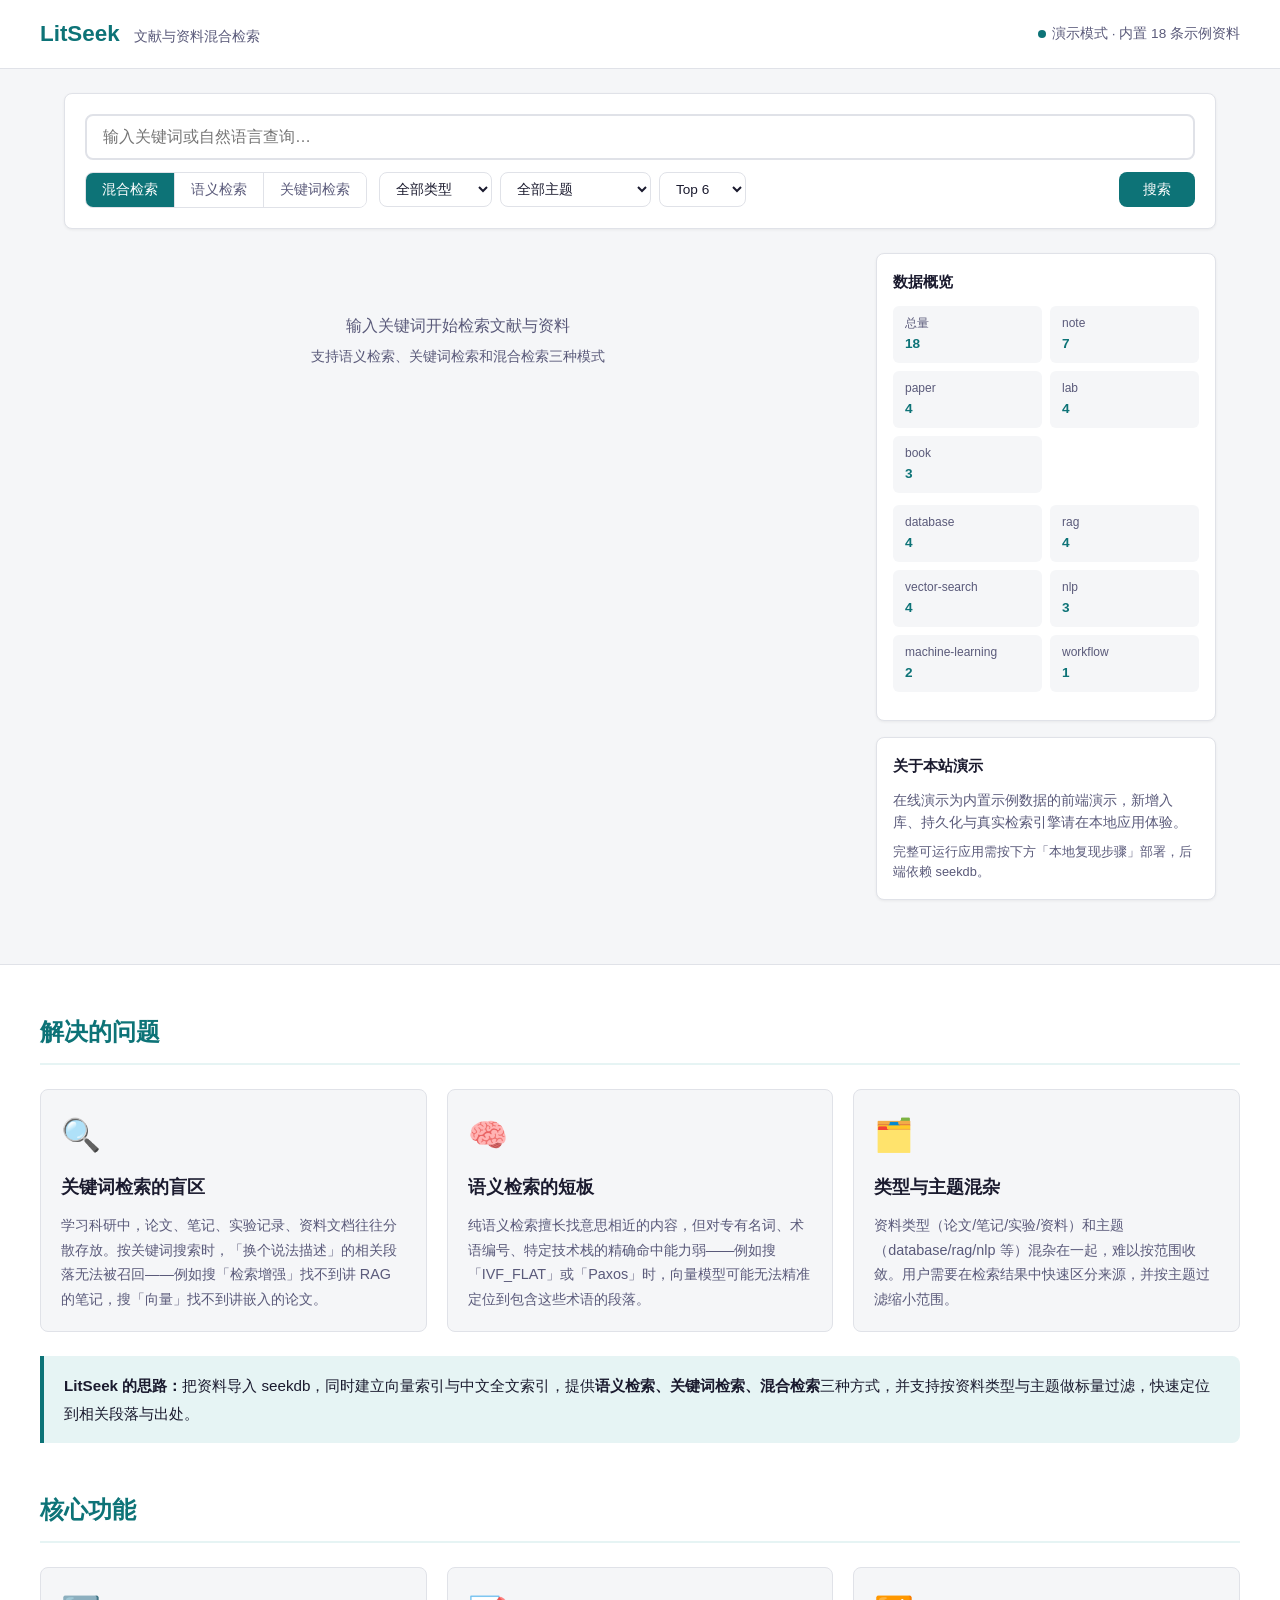
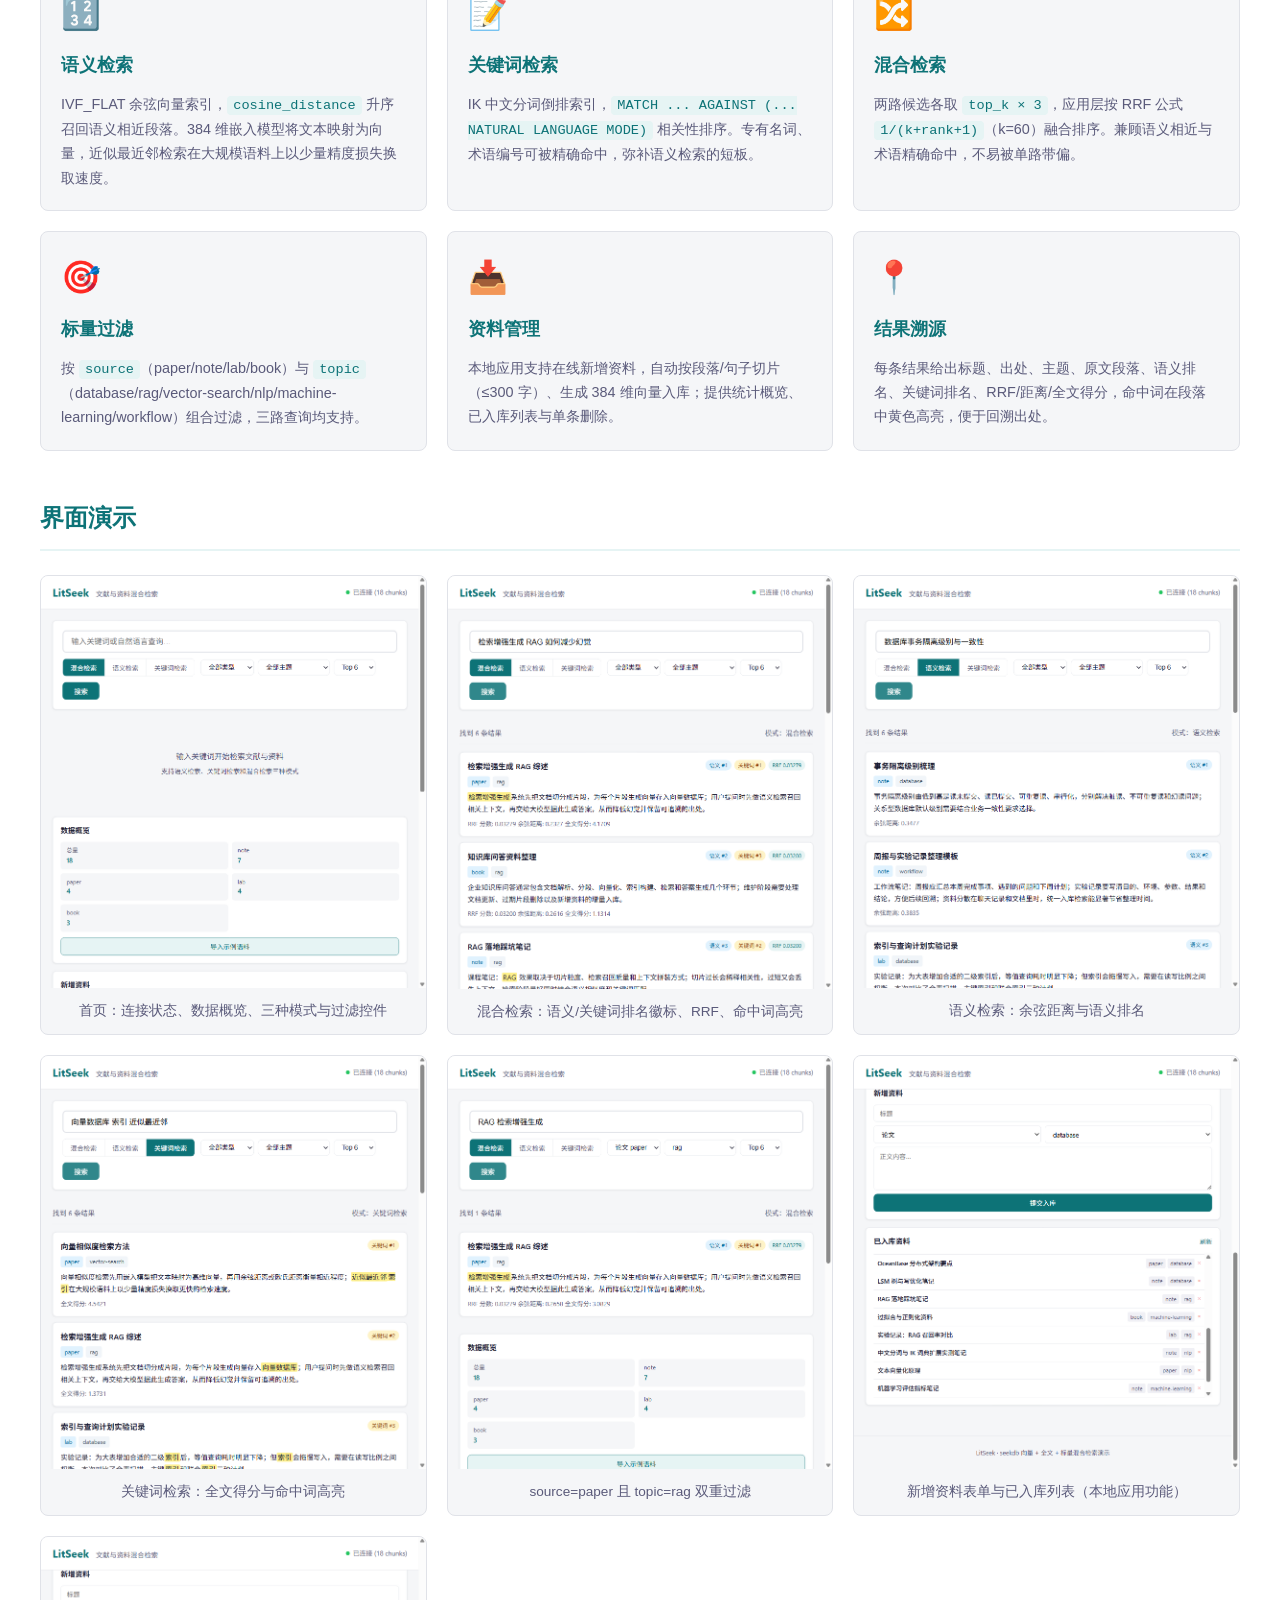
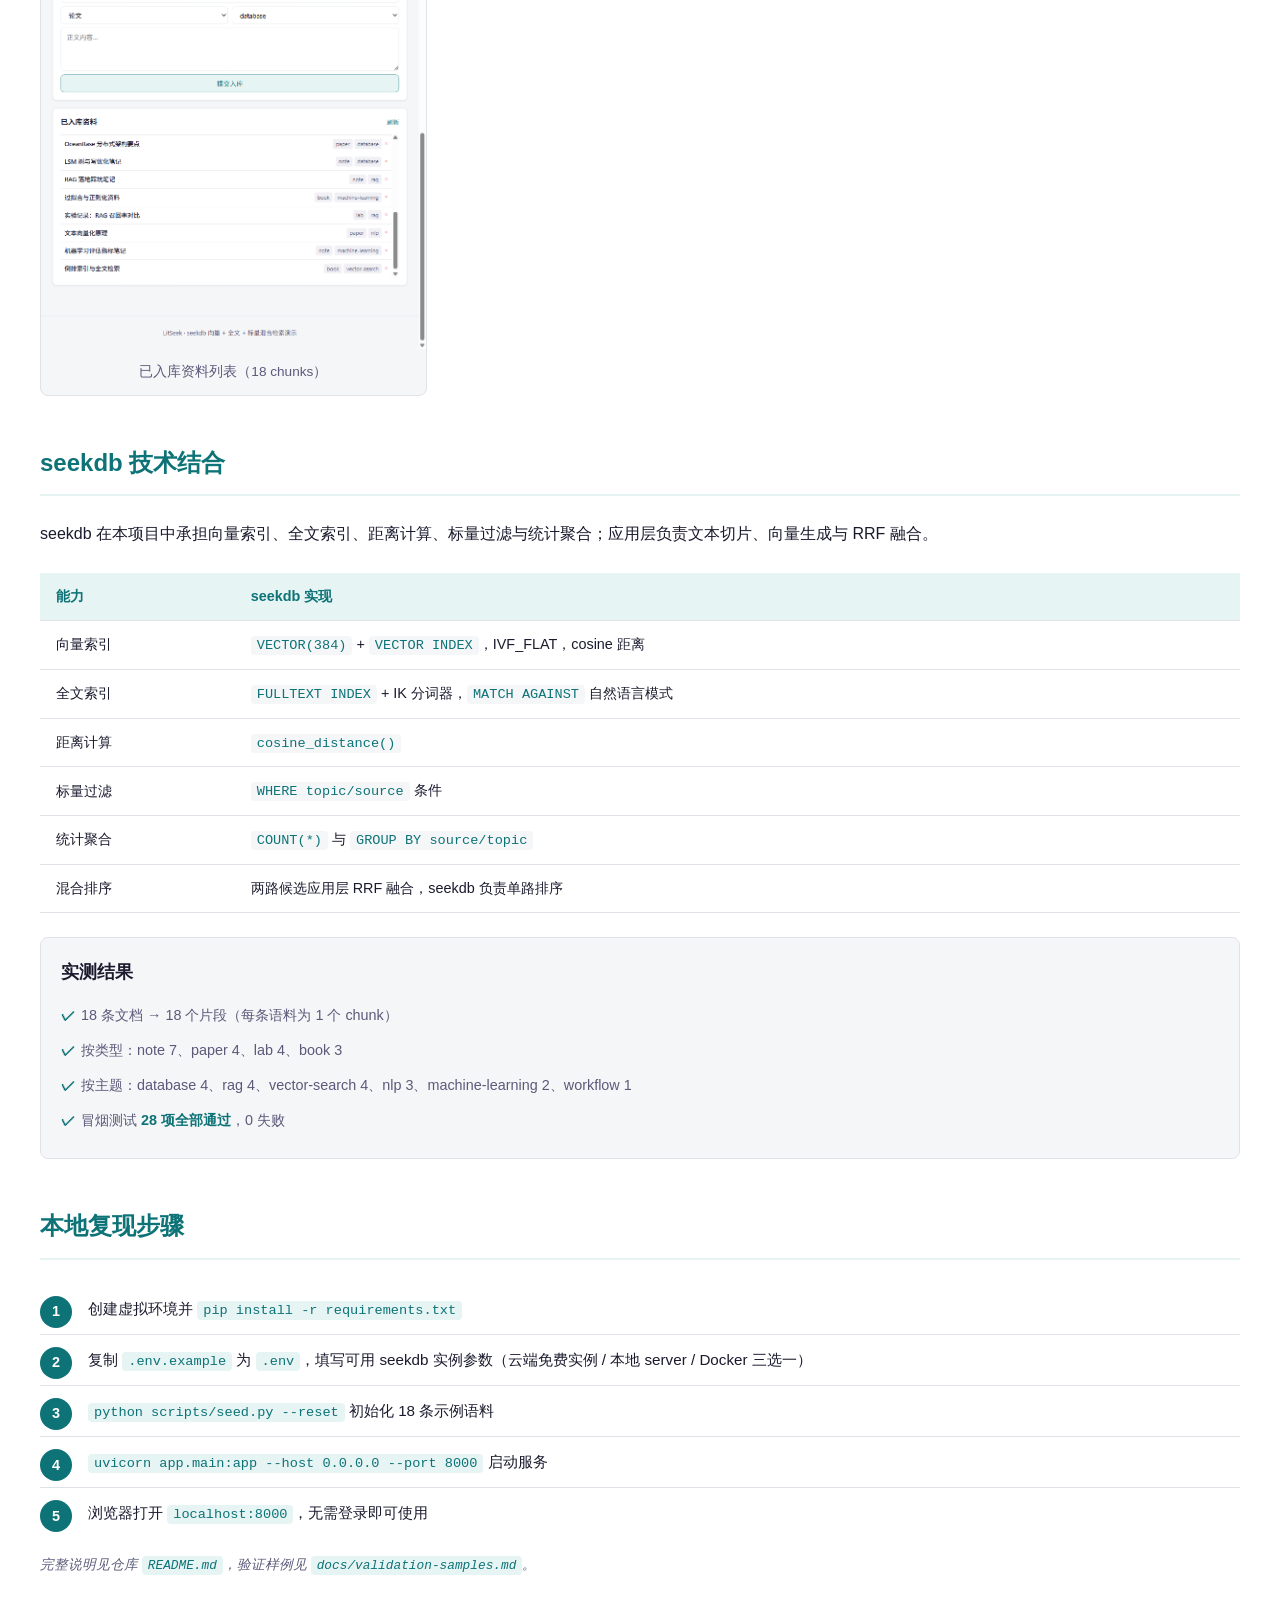
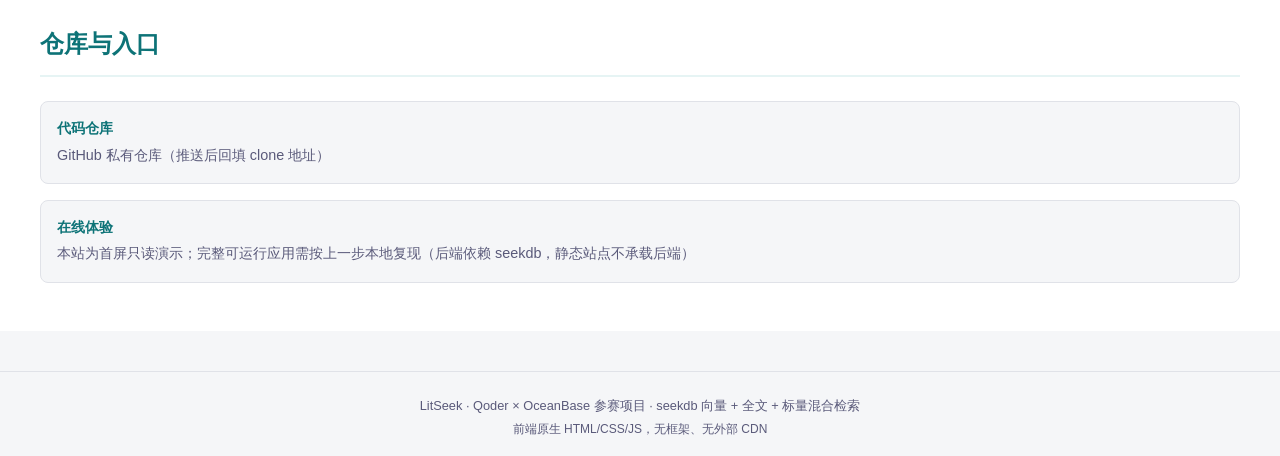
==== qoder/literature-search/site/index.html @ 0625a3ec "feat: add LitSeek literature search project (Qoder x OceanBase 2026 competition)" ====
<!DOCTYPE html>
<html lang="zh-CN">
<head>
  <meta charset="UTF-8">
  <meta name="viewport" content="width=device-width, initial-scale=1.0">
  <link rel="icon" href="data:,">
  <title>LitSeek 文献与资料混合检索 · Qoder × OceanBase 参赛项目</title>
  <link rel="stylesheet" href="style.css">
</head>
<body>
  <!-- ===== 首屏：LitSeek 应用界面（只读演示） ===== -->
  <header>
    <div class="header-inner">
      <h1>LitSeek <span class="subtitle">文献与资料混合检索</span></h1>
      <div class="health-indicator">
        <span class="dot demo"></span>
        <span class="health-text">演示模式 · 内置 18 条示例资料</span>
      </div>
    </div>
  </header>

  <main>
    <section class="search-section">
      <div class="search-box">
        <input type="text" id="searchInput" placeholder="输入关键词或自然语言查询…" autocomplete="off">
        <div class="search-controls">
          <div class="mode-group">
            <button class="mode-btn active" data-mode="hybrid">混合检索</button>
            <button class="mode-btn" data-mode="vector">语义检索</button>
            <button class="mode-btn" data-mode="fulltext">关键词检索</button>
          </div>
          <div class="filter-group">
            <select id="sourceFilter">
              <option value="">全部类型</option>
              <option value="paper">论文 paper</option>
              <option value="note">笔记 note</option>
              <option value="lab">实验 lab</option>
              <option value="book">资料 book</option>
            </select>
            <select id="topicFilter">
              <option value="">全部主题</option>
              <option value="database">database</option>
              <option value="machine-learning">machine-learning</option>
              <option value="nlp">nlp</option>
              <option value="rag">rag</option>
              <option value="vector-search">vector-search</option>
              <option value="workflow">workflow</option>
            </select>
            <select id="topKSelect">
              <option value="3">Top 3</option>
              <option value="6" selected>Top 6</option>
              <option value="10">Top 10</option>
            </select>
          </div>
          <button class="search-btn" id="searchBtn">搜索</button>
        </div>
      </div>
    </section>

    <div class="content-layout">
      <section class="results-section" id="resultsSection">
        <div class="empty-state" id="emptyState">
          <p>输入关键词开始检索文献与资料</p>
          <p class="hint">支持语义检索、关键词检索和混合检索三种模式</p>
        </div>
        <div class="results-header" id="resultsHeader" style="display:none">
          <span id="resultsCount"></span>
          <span id="resultsMode"></span>
        </div>
        <div class="results-list" id="resultsList"></div>
        <div class="error-state" id="errorState" style="display:none"></div>
        <div class="demo-notice" id="demoNotice" style="display:none">
          本站为前端演示，真实余弦距离、IK 分词、IVF_FLAT 向量索引与 RRF 由本地 seekdb 应用提供。
        </div>
      </section>

      <aside class="sidebar">
        <div class="card stats-card">
          <h3>数据概览</h3>
          <div class="stats-grid">
            <div class="stat-item"><div class="label">总量</div><div class="value">18</div></div>
            <div class="stat-item"><div class="label">note</div><div class="value">7</div></div>
            <div class="stat-item"><div class="label">paper</div><div class="value">4</div></div>
            <div class="stat-item"><div class="label">lab</div><div class="value">4</div></div>
            <div class="stat-item"><div class="label">book</div><div class="value">3</div></div>
          </div>
          <div class="stats-grid" style="margin-top:8px">
            <div class="stat-item"><div class="label">database</div><div class="value">4</div></div>
            <div class="stat-item"><div class="label">rag</div><div class="value">4</div></div>
            <div class="stat-item"><div class="label">vector-search</div><div class="value">4</div></div>
            <div class="stat-item"><div class="label">nlp</div><div class="value">3</div></div>
            <div class="stat-item"><div class="label">machine-learning</div><div class="value">2</div></div>
            <div class="stat-item"><div class="label">workflow</div><div class="value">1</div></div>
          </div>
        </div>

        <div class="card demo-info-card">
          <h3>关于本站演示</h3>
          <p class="muted" style="font-size:0.85rem;line-height:1.6">
            在线演示为内置示例数据的前端演示，新增入库、持久化与真实检索引擎请在本地应用体验。
          </p>
          <p class="muted" style="font-size:0.8rem;margin-top:8px">
            完整可运行应用需按下方「本地复现步骤」部署，后端依赖 seekdb。
          </p>
        </div>
      </aside>
    </div>
  </main>

  <!-- ===== 下方说明区块 ===== -->
  <section class="info-section">
    <div class="info-container">
      <!-- 区块 1：解决的问题 -->
      <div class="info-block">
        <h2>解决的问题</h2>
        <div class="problem-grid">
          <div class="problem-card">
            <div class="problem-icon">🔍</div>
            <h3>关键词检索的盲区</h3>
            <p>学习科研中，论文、笔记、实验记录、资料文档往往分散存放。按关键词搜索时，「换个说法描述」的相关段落无法被召回——例如搜「检索增强」找不到讲 RAG 的笔记，搜「向量」找不到讲嵌入的论文。</p>
          </div>
          <div class="problem-card">
            <div class="problem-icon">🧠</div>
            <h3>语义检索的短板</h3>
            <p>纯语义检索擅长找意思相近的内容，但对专有名词、术语编号、特定技术栈的精确命中能力弱——例如搜「IVF_FLAT」或「Paxos」时，向量模型可能无法精准定位到包含这些术语的段落。</p>
          </div>
          <div class="problem-card">
            <div class="problem-icon">🗂️</div>
            <h3>类型与主题混杂</h3>
            <p>资料类型（论文/笔记/实验/资料）和主题（database/rag/nlp 等）混杂在一起，难以按范围收敛。用户需要在检索结果中快速区分来源，并按主题过滤缩小范围。</p>
          </div>
        </div>
        <div class="solution-summary">
          <p><strong>LitSeek 的思路：</strong>把资料导入 seekdb，同时建立向量索引与中文全文索引，提供<strong>语义检索、关键词检索、混合检索</strong>三种方式，并支持按资料类型与主题做标量过滤，快速定位到相关段落与出处。</p>
        </div>
      </div>

      <!-- 区块 2：核心功能 -->
      <div class="info-block">
        <h2>核心功能</h2>
        <div class="feature-grid">
          <div class="feature-card">
            <div class="feature-icon">🔢</div>
            <h3>语义检索</h3>
            <p>IVF_FLAT 余弦向量索引，<code>cosine_distance</code> 升序召回语义相近段落。384 维嵌入模型将文本映射为向量，近似最近邻检索在大规模语料上以少量精度损失换取速度。</p>
          </div>
          <div class="feature-card">
            <div class="feature-icon">📝</div>
            <h3>关键词检索</h3>
            <p>IK 中文分词倒排索引，<code>MATCH ... AGAINST (... NATURAL LANGUAGE MODE)</code> 相关性排序。专有名词、术语编号可被精确命中，弥补语义检索的短板。</p>
          </div>
          <div class="feature-card">
            <div class="feature-icon">🔀</div>
            <h3>混合检索</h3>
            <p>两路候选各取 <code>top_k × 3</code>，应用层按 RRF 公式 <code>1/(k+rank+1)</code>（k=60）融合排序。兼顾语义相近与术语精确命中，不易被单路带偏。</p>
          </div>
          <div class="feature-card">
            <div class="feature-icon">🎯</div>
            <h3>标量过滤</h3>
            <p>按 <code>source</code>（paper/note/lab/book）与 <code>topic</code>（database/rag/vector-search/nlp/machine-learning/workflow）组合过滤，三路查询均支持。</p>
          </div>
          <div class="feature-card">
            <div class="feature-icon">📥</div>
            <h3>资料管理</h3>
            <p>本地应用支持在线新增资料，自动按段落/句子切片（≤300 字）、生成 384 维向量入库；提供统计概览、已入库列表与单条删除。</p>
          </div>
          <div class="feature-card">
            <div class="feature-icon">📍</div>
            <h3>结果溯源</h3>
            <p>每条结果给出标题、出处、主题、原文段落、语义排名、关键词排名、RRF/距离/全文得分，命中词在段落中黄色高亮，便于回溯出处。</p>
          </div>
        </div>
      </div>

      <!-- 区块 3：演示截图 -->
      <div class="info-block">
        <h2>界面演示</h2>
        <div class="screenshot-grid">
          <div class="screenshot-item">
            <img src="screenshots/01-home.png" alt="首页：连接状态、数据概览、三种模式与过滤控件" loading="lazy">
            <p class="screenshot-caption">首页：连接状态、数据概览、三种模式与过滤控件</p>
          </div>
          <div class="screenshot-item">
            <img src="screenshots/02-hybrid-search.png" alt="混合检索：语义/关键词排名徽标、RRF、命中词高亮" loading="lazy">
            <p class="screenshot-caption">混合检索：语义/关键词排名徽标、RRF、命中词高亮</p>
          </div>
          <div class="screenshot-item">
            <img src="screenshots/03-vector-search.png" alt="语义检索：余弦距离与语义排名" loading="lazy">
            <p class="screenshot-caption">语义检索：余弦距离与语义排名</p>
          </div>
          <div class="screenshot-item">
            <img src="screenshots/04-fulltext-search.png" alt="关键词检索：全文得分与命中词高亮" loading="lazy">
            <p class="screenshot-caption">关键词检索：全文得分与命中词高亮</p>
          </div>
          <div class="screenshot-item">
            <img src="screenshots/05-filter-paper-rag.png" alt="source=paper 且 topic=rag 双重过滤" loading="lazy">
            <p class="screenshot-caption">source=paper 且 topic=rag 双重过滤</p>
          </div>
          <div class="screenshot-item">
            <img src="screenshots/06-add-document.png" alt="新增资料表单与已入库列表（本地应用功能）" loading="lazy">
            <p class="screenshot-caption">新增资料表单与已入库列表（本地应用功能）</p>
          </div>
          <div class="screenshot-item">
            <img src="screenshots/07-docs-list.png" alt="已入库资料列表（18 chunks）" loading="lazy">
            <p class="screenshot-caption">已入库资料列表（18 chunks）</p>
          </div>
        </div>
      </div>

      <!-- 区块 4：seekdb 技术结合说明 -->
      <div class="info-block">
        <h2>seekdb 技术结合</h2>
        <p class="block-intro">seekdb 在本项目中承担向量索引、全文索引、距离计算、标量过滤与统计聚合；应用层负责文本切片、向量生成与 RRF 融合。</p>
        <table class="tech-table">
          <thead>
            <tr>
              <th>能力</th>
              <th>seekdb 实现</th>
            </tr>
          </thead>
          <tbody>
            <tr>
              <td>向量索引</td>
              <td><code>VECTOR(384)</code> + <code>VECTOR INDEX</code>，IVF_FLAT，cosine 距离</td>
            </tr>
            <tr>
              <td>全文索引</td>
              <td><code>FULLTEXT INDEX</code> + IK 分词器，<code>MATCH AGAINST</code> 自然语言模式</td>
            </tr>
            <tr>
              <td>距离计算</td>
              <td><code>cosine_distance()</code></td>
            </tr>
            <tr>
              <td>标量过滤</td>
              <td><code>WHERE topic/source</code> 条件</td>
            </tr>
            <tr>
              <td>统计聚合</td>
              <td><code>COUNT(*)</code> 与 <code>GROUP BY source/topic</code></td>
            </tr>
            <tr>
              <td>混合排序</td>
              <td>两路候选应用层 RRF 融合，seekdb 负责单路排序</td>
            </tr>
          </tbody>
        </table>
        <div class="test-results">
          <h3>实测结果</h3>
          <ul>
            <li>18 条文档 → 18 个片段（每条语料为 1 个 chunk）</li>
            <li>按类型：note 7、paper 4、lab 4、book 3</li>
            <li>按主题：database 4、rag 4、vector-search 4、nlp 3、machine-learning 2、workflow 1</li>
            <li>冒烟测试 <strong>28 项全部通过</strong>，0 失败</li>
          </ul>
        </div>
      </div>

      <!-- 区块 5：本地复现步骤 -->
      <div class="info-block">
        <h2>本地复现步骤</h2>
        <ol class="steps-list">
          <li>创建虚拟环境并 <code>pip install -r requirements.txt</code></li>
          <li>复制 <code>.env.example</code> 为 <code>.env</code>，填写可用 seekdb 实例参数（云端免费实例 / 本地 server / Docker 三选一）</li>
          <li><code>python scripts/seed.py --reset</code> 初始化 18 条示例语料</li>
          <li><code>uvicorn app.main:app --host 0.0.0.0 --port 8000</code> 启动服务</li>
          <li>浏览器打开 <code>localhost:8000</code>，无需登录即可使用</li>
        </ol>
        <p class="block-note">完整说明见仓库 <code>README.md</code>，验证样例见 <code>docs/validation-samples.md</code>。</p>
      </div>

      <!-- 区块 6：仓库与入口 -->
      <div class="info-block">
        <h2>仓库与入口</h2>
        <div class="repo-links">
          <div class="repo-link-item">
            <span class="link-label">代码仓库</span>
            <span class="link-value">GitHub 私有仓库（推送后回填 clone 地址）</span>
          </div>
          <div class="repo-link-item">
            <span class="link-label">在线体验</span>
            <span class="link-value">本站为首屏只读演示；完整可运行应用需按上一步本地复现（后端依赖 seekdb，静态站点不承载后端）</span>
          </div>
        </div>
      </div>
    </div>
  </section>

  <!-- 区块 7：页脚 -->
  <footer>
    <p>LitSeek · Qoder × OceanBase 参赛项目 · seekdb 向量 + 全文 + 标量混合检索</p>
    <p class="footer-note">前端原生 HTML/CSS/JS，无框架、无外部 CDN</p>
  </footer>

  <script src="app.js"></script>
</body>
</html>
---- qoder/literature-search/site/style.css ----
/* ===== 基础样式（复用现有应用样式） ===== */
* {
  margin: 0;
  padding: 0;
  box-sizing: border-box;
}

:root {
  --bg: #f5f6f8;
  --card-bg: #ffffff;
  --text: #1a1a2e;
  --text-secondary: #5a5a7a;
  --accent: #0d7377;
  --accent-light: #e6f4f4;
  --border: #e0e2e8;
  --shadow: 0 1px 3px rgba(0,0,0,0.06);
  --radius: 8px;
}

body {
  font-family: -apple-system, "Segoe UI", "Noto Sans SC", "PingFang SC", "Microsoft YaHei", sans-serif;
  background: var(--bg);
  color: var(--text);
  line-height: 1.6;
  min-height: 100vh;
}

header {
  background: var(--card-bg);
  border-bottom: 1px solid var(--border);
  padding: 16px 24px;
  position: sticky;
  top: 0;
  z-index: 100;
}

.header-inner {
  max-width: 1200px;
  margin: 0 auto;
  display: flex;
  justify-content: space-between;
  align-items: center;
}

h1 {
  font-size: 1.4rem;
  font-weight: 700;
  color: var(--accent);
}

.subtitle {
  font-weight: 400;
  color: var(--text-secondary);
  font-size: 0.9rem;
  margin-left: 8px;
}

.health-indicator {
  display: flex;
  align-items: center;
  gap: 6px;
  font-size: 0.85rem;
  color: var(--text-secondary);
}

.dot {
  width: 8px;
  height: 8px;
  border-radius: 50%;
  background: #ccc;
  transition: background 0.3s;
}

.dot.demo { background: #0d7377; }
.dot.connected { background: #22c55e; }
.dot.error { background: #ef4444; }

main {
  max-width: 1200px;
  margin: 0 auto;
  padding: 24px;
}

.search-section {
  margin-bottom: 24px;
}

.search-box {
  background: var(--card-bg);
  border-radius: var(--radius);
  padding: 20px;
  box-shadow: var(--shadow);
  border: 1px solid var(--border);
}

#searchInput {
  width: 100%;
  padding: 12px 16px;
  font-size: 1rem;
  border: 2px solid var(--border);
  border-radius: var(--radius);
  outline: none;
  transition: border-color 0.2s;
}

#searchInput:focus {
  border-color: var(--accent);
}

.search-controls {
  display: flex;
  flex-wrap: wrap;
  gap: 12px;
  align-items: center;
  margin-top: 12px;
}

.mode-group {
  display: flex;
  gap: 0;
  border-radius: var(--radius);
  overflow: hidden;
  border: 1px solid var(--border);
}

.mode-btn {
  padding: 8px 16px;
  border: none;
  background: var(--card-bg);
  color: var(--text-secondary);
  cursor: pointer;
  font-size: 0.85rem;
  transition: all 0.2s;
  border-right: 1px solid var(--border);
}

.mode-btn:last-child { border-right: none; }

.mode-btn.active {
  background: var(--accent);
  color: white;
}

.mode-btn:hover:not(.active) {
  background: var(--accent-light);
}

.filter-group {
  display: flex;
  gap: 8px;
  flex: 1;
}

.filter-group select {
  padding: 8px 12px;
  border: 1px solid var(--border);
  border-radius: var(--radius);
  background: var(--card-bg);
  font-size: 0.85rem;
  color: var(--text);
  cursor: pointer;
}

.search-btn {
  padding: 8px 24px;
  background: var(--accent);
  color: white;
  border: none;
  border-radius: var(--radius);
  font-size: 0.9rem;
  cursor: pointer;
  transition: opacity 0.2s;
}

.search-btn:hover { opacity: 0.85; }
.search-btn:disabled { opacity: 0.5; cursor: not-allowed; }

.content-layout {
  display: grid;
  grid-template-columns: 1fr 340px;
  gap: 24px;
}

@media (max-width: 900px) {
  .content-layout {
    grid-template-columns: 1fr;
  }
}

.empty-state {
  text-align: center;
  padding: 60px 20px;
  color: var(--text-secondary);
}

.empty-state .hint {
  font-size: 0.85rem;
  margin-top: 8px;
}

.results-header {
  display: flex;
  justify-content: space-between;
  align-items: center;
  padding: 12px 0;
  font-size: 0.9rem;
  color: var(--text-secondary);
  border-bottom: 1px solid var(--border);
  margin-bottom: 16px;
}

.result-card {
  background: var(--card-bg);
  border: 1px solid var(--border);
  border-radius: var(--radius);
  padding: 16px;
  margin-bottom: 12px;
  box-shadow: var(--shadow);
  transition: box-shadow 0.2s;
}

.result-card:hover {
  box-shadow: 0 2px 8px rgba(0,0,0,0.1);
}

.result-header {
  display: flex;
  justify-content: space-between;
  align-items: flex-start;
  margin-bottom: 8px;
}

.result-title {
  font-weight: 600;
  font-size: 1rem;
  color: var(--text);
}

.result-ranks {
  display: flex;
  gap: 6px;
  flex-shrink: 0;
}

.rank-badge {
  font-size: 0.7rem;
  padding: 2px 8px;
  border-radius: 12px;
  background: var(--accent-light);
  color: var(--accent);
  white-space: nowrap;
}

.rank-badge.vec { background: #e0f2fe; color: #0369a1; }
.rank-badge.ft { background: #fef3c7; color: #92400e; }
.rank-badge.rrf { background: var(--accent-light); color: var(--accent); }

.result-tags {
  display: flex;
  gap: 6px;
  margin-bottom: 8px;
}

.tag {
  font-size: 0.75rem;
  padding: 2px 8px;
  border-radius: 4px;
  background: #f0f0f5;
  color: var(--text-secondary);
}

.tag.source { background: #e0f2fe; color: #0369a1; }
.tag.topic { background: #f1f5f9; color: #475569; }

.result-text {
  font-size: 0.9rem;
  color: var(--text);
  line-height: 1.7;
  margin-bottom: 8px;
}

.result-text mark {
  background: #fef08a;
  color: inherit;
  padding: 0 2px;
  border-radius: 2px;
}

.result-score {
  font-size: 0.8rem;
  color: var(--text-secondary);
}

.error-state {
  background: #fef2f2;
  border: 1px solid #fecaca;
  border-radius: var(--radius);
  padding: 16px;
  color: #991b1b;
  font-size: 0.9rem;
}

.demo-notice {
  background: var(--accent-light);
  border: 1px solid var(--accent);
  border-radius: var(--radius);
  padding: 12px 16px;
  color: var(--accent);
  font-size: 0.85rem;
  margin-top: 16px;
  text-align: center;
}

.sidebar {
  display: flex;
  flex-direction: column;
  gap: 16px;
}

.card {
  background: var(--card-bg);
  border: 1px solid var(--border);
  border-radius: var(--radius);
  padding: 16px;
  box-shadow: var(--shadow);
}

.card h3 {
  font-size: 0.95rem;
  margin-bottom: 12px;
  color: var(--text);
  display: flex;
  justify-content: space-between;
  align-items: center;
}

.stats-grid {
  display: grid;
  grid-template-columns: 1fr 1fr;
  gap: 8px;
  margin-bottom: 12px;
}

.stat-item {
  background: var(--bg);
  padding: 8px 12px;
  border-radius: 6px;
  font-size: 0.85rem;
}

.stat-item .label { color: var(--text-secondary); font-size: 0.75rem; }
.stat-item .value { font-weight: 600; color: var(--accent); }

.muted { color: var(--text-secondary); font-size: 0.85rem; }

.demo-info-card p {
  margin-bottom: 0;
}

footer {
  text-align: center;
  padding: 24px;
  color: var(--text-secondary);
  font-size: 0.8rem;
  border-top: 1px solid var(--border);
  margin-top: 40px;
}

.footer-note {
  font-size: 0.75rem;
  margin-top: 4px;
}

/* ===== 下方说明区块样式 ===== */
.info-section {
  background: var(--card-bg);
  border-top: 1px solid var(--border);
  padding: 48px 24px;
  margin-top: 40px;
}

.info-container {
  max-width: 1200px;
  margin: 0 auto;
}

.info-block {
  margin-bottom: 48px;
}

.info-block:last-child {
  margin-bottom: 0;
}

.info-block h2 {
  font-size: 1.5rem;
  font-weight: 700;
  color: var(--accent);
  margin-bottom: 24px;
  padding-bottom: 12px;
  border-bottom: 2px solid var(--accent-light);
}

.block-intro {
  font-size: 1rem;
  color: var(--text);
  margin-bottom: 24px;
  line-height: 1.8;
}

/* 问题卡片 */
.problem-grid {
  display: grid;
  grid-template-columns: repeat(auto-fit, minmax(300px, 1fr));
  gap: 20px;
  margin-bottom: 24px;
}

.problem-card {
  background: var(--bg);
  border: 1px solid var(--border);
  border-radius: var(--radius);
  padding: 20px;
}

.problem-icon {
  font-size: 2rem;
  margin-bottom: 12px;
}

.problem-card h3 {
  font-size: 1.1rem;
  font-weight: 600;
  color: var(--text);
  margin-bottom: 12px;
}

.problem-card p {
  font-size: 0.9rem;
  color: var(--text-secondary);
  line-height: 1.7;
}

.solution-summary {
  background: var(--accent-light);
  border-left: 4px solid var(--accent);
  padding: 16px 20px;
  border-radius: 0 var(--radius) var(--radius) 0;
  font-size: 0.95rem;
  line-height: 1.8;
}

/* 功能卡片 */
.feature-grid {
  display: grid;
  grid-template-columns: repeat(auto-fit, minmax(320px, 1fr));
  gap: 20px;
}

.feature-card {
  background: var(--bg);
  border: 1px solid var(--border);
  border-radius: var(--radius);
  padding: 20px;
  transition: box-shadow 0.2s;
}

.feature-card:hover {
  box-shadow: 0 4px 12px rgba(0,0,0,0.08);
}

.feature-icon {
  font-size: 2rem;
  margin-bottom: 12px;
}

.feature-card h3 {
  font-size: 1.1rem;
  font-weight: 600;
  color: var(--accent);
  margin-bottom: 12px;
}

.feature-card p {
  font-size: 0.9rem;
  color: var(--text-secondary);
  line-height: 1.7;
}

.feature-card code {
  background: var(--accent-light);
  color: var(--accent);
  padding: 2px 6px;
  border-radius: 4px;
  font-size: 0.85rem;
}

/* 截图网格 */
.screenshot-grid {
  display: grid;
  grid-template-columns: repeat(auto-fit, minmax(350px, 1fr));
  gap: 20px;
}

.screenshot-item {
  background: var(--bg);
  border: 1px solid var(--border);
  border-radius: var(--radius);
  overflow: hidden;
}

.screenshot-item img {
  width: 100%;
  height: auto;
  display: block;
}

.screenshot-caption {
  padding: 12px 16px;
  font-size: 0.85rem;
  color: var(--text-secondary);
  text-align: center;
}

/* 技术表格 */
.tech-table {
  width: 100%;
  border-collapse: collapse;
  margin-bottom: 24px;
  font-size: 0.9rem;
}

.tech-table th,
.tech-table td {
  padding: 12px 16px;
  text-align: left;
  border-bottom: 1px solid var(--border);
}

.tech-table th {
  background: var(--accent-light);
  color: var(--accent);
  font-weight: 600;
}

.tech-table td {
  color: var(--text);
}

.tech-table code {
  background: var(--bg);
  color: var(--accent);
  padding: 2px 6px;
  border-radius: 4px;
  font-size: 0.85rem;
}

.test-results {
  background: var(--bg);
  border: 1px solid var(--border);
  border-radius: var(--radius);
  padding: 20px;
}

.test-results h3 {
  font-size: 1.1rem;
  font-weight: 600;
  color: var(--text);
  margin-bottom: 12px;
}

.test-results ul {
  list-style: none;
  padding: 0;
}

.test-results li {
  font-size: 0.9rem;
  color: var(--text-secondary);
  padding: 6px 0;
  padding-left: 20px;
  position: relative;
}

.test-results li::before {
  content: "✓";
  position: absolute;
  left: 0;
  color: var(--accent);
  font-weight: 600;
}

.test-results strong {
  color: var(--accent);
}

/* 步骤列表 */
.steps-list {
  list-style: none;
  counter-reset: step;
  padding: 0;
  margin-bottom: 16px;
}

.steps-list li {
  counter-increment: step;
  font-size: 0.95rem;
  color: var(--text);
  padding: 12px 0 12px 48px;
  position: relative;
  border-bottom: 1px solid var(--border);
  line-height: 1.7;
}

.steps-list li:last-child {
  border-bottom: none;
}

.steps-list li::before {
  content: counter(step);
  position: absolute;
  left: 0;
  top: 12px;
  width: 32px;
  height: 32px;
  background: var(--accent);
  color: white;
  border-radius: 50%;
  display: flex;
  align-items: center;
  justify-content: center;
  font-size: 0.9rem;
  font-weight: 600;
}

.steps-list code {
  background: var(--accent-light);
  color: var(--accent);
  padding: 2px 6px;
  border-radius: 4px;
  font-size: 0.85rem;
}

.block-note {
  font-size: 0.85rem;
  color: var(--text-secondary);
  font-style: italic;
}

.block-note code {
  background: var(--accent-light);
  color: var(--accent);
  padding: 2px 6px;
  border-radius: 4px;
  font-size: 0.8rem;
}

/* 仓库链接 */
.repo-links {
  display: flex;
  flex-direction: column;
  gap: 16px;
}

.repo-link-item {
  display: flex;
  flex-direction: column;
  gap: 4px;
  padding: 16px;
  background: var(--bg);
  border: 1px solid var(--border);
  border-radius: var(--radius);
}

.link-label {
  font-size: 0.85rem;
  font-weight: 600;
  color: var(--accent);
}

.link-value {
  font-size: 0.9rem;
  color: var(--text-secondary);
  line-height: 1.6;
}

/* 响应式 */
@media (max-width: 768px) {
  .info-section {
    padding: 32px 16px;
  }

  .info-block h2 {
    font-size: 1.3rem;
  }

  .problem-grid,
  .feature-grid {
    grid-template-columns: 1fr;
  }

  .screenshot-grid {
    grid-template-columns: 1fr;
  }

  .tech-table {
    font-size: 0.85rem;
  }

  .tech-table th,
  .tech-table td {
    padding: 8px 12px;
  }
}
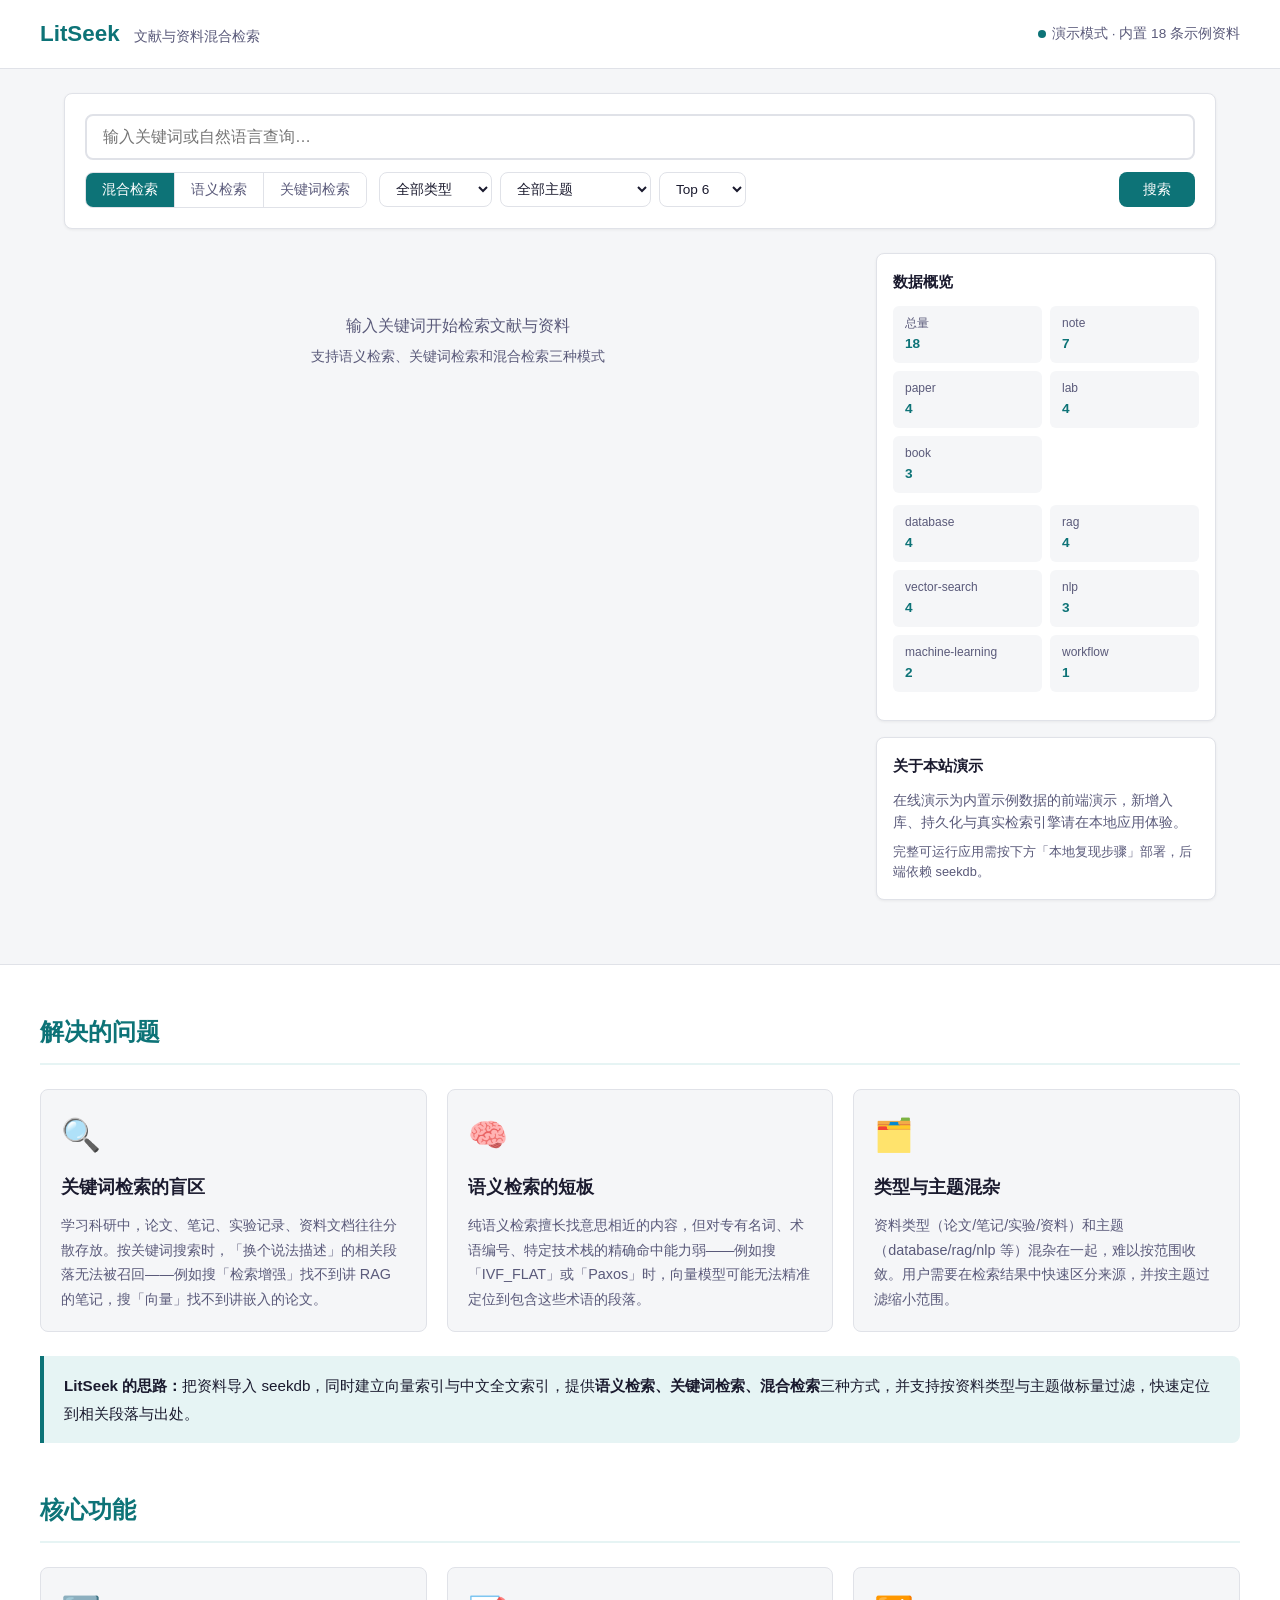
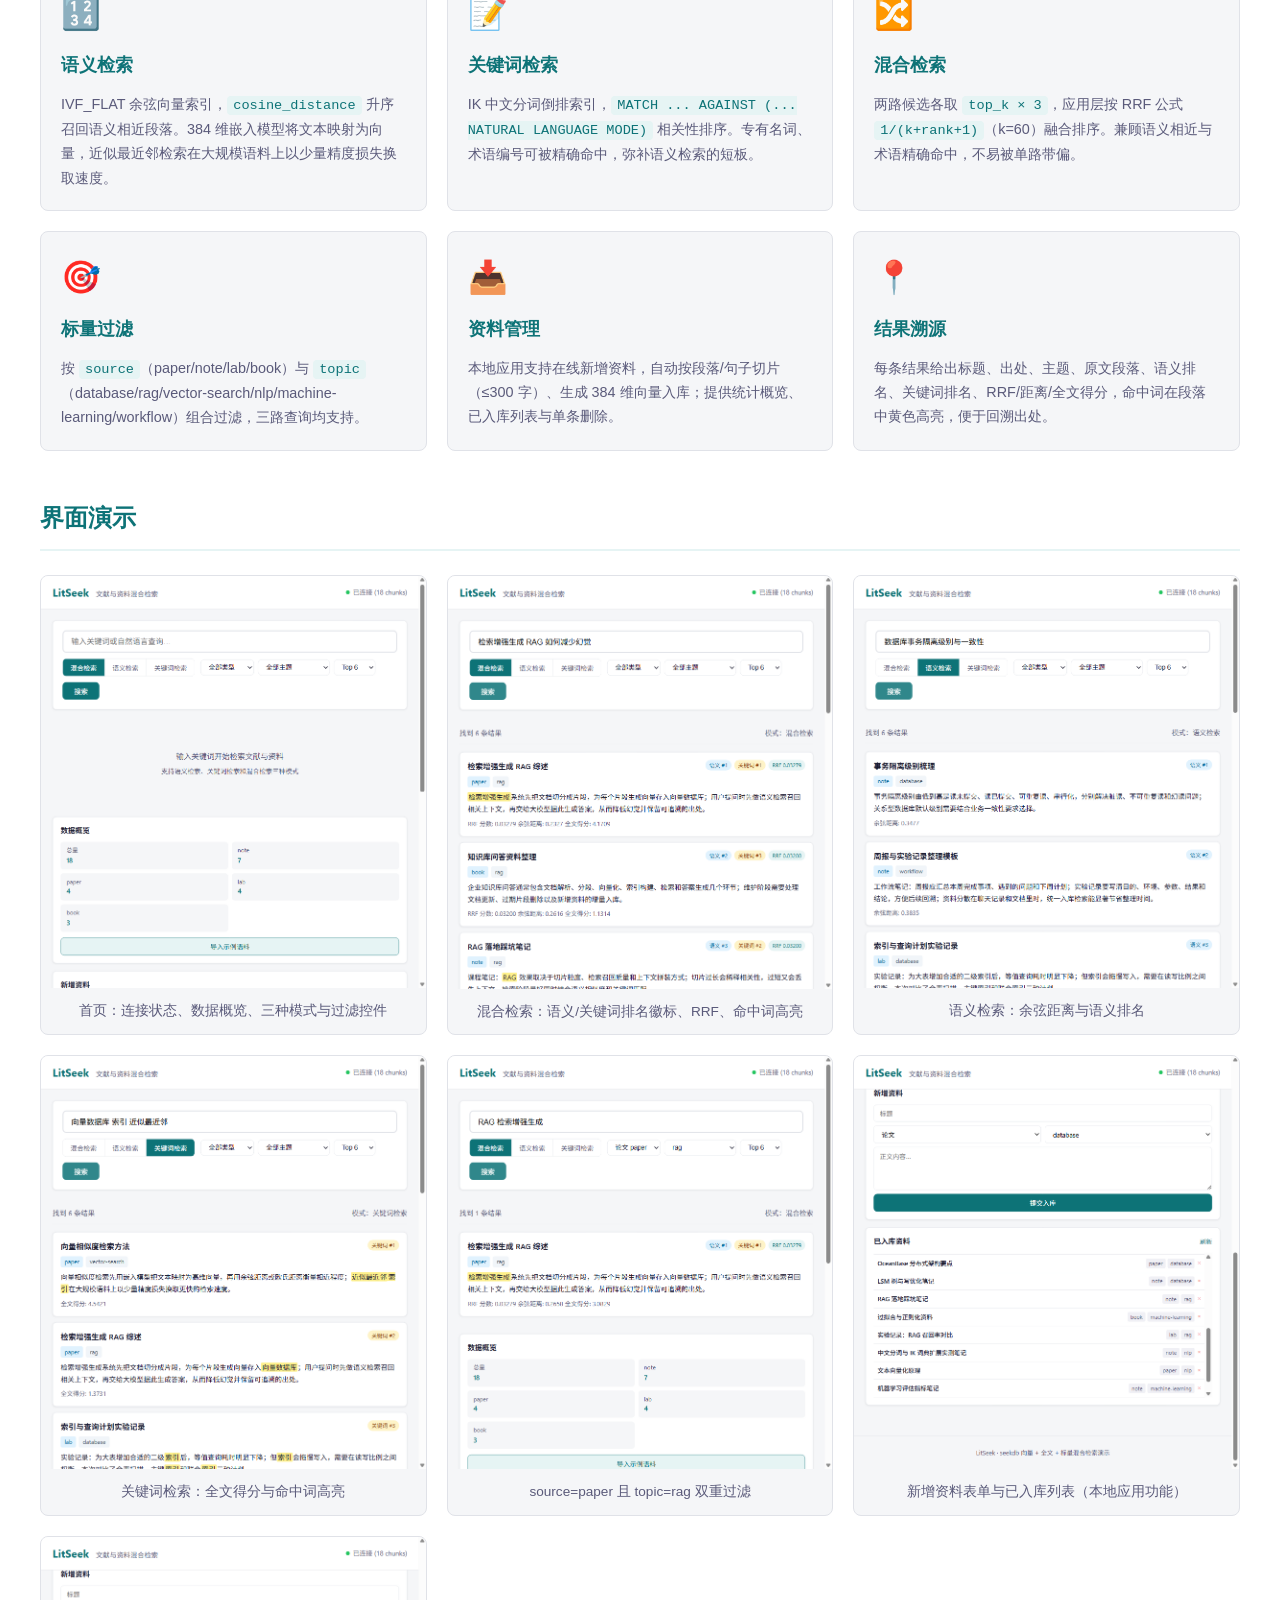
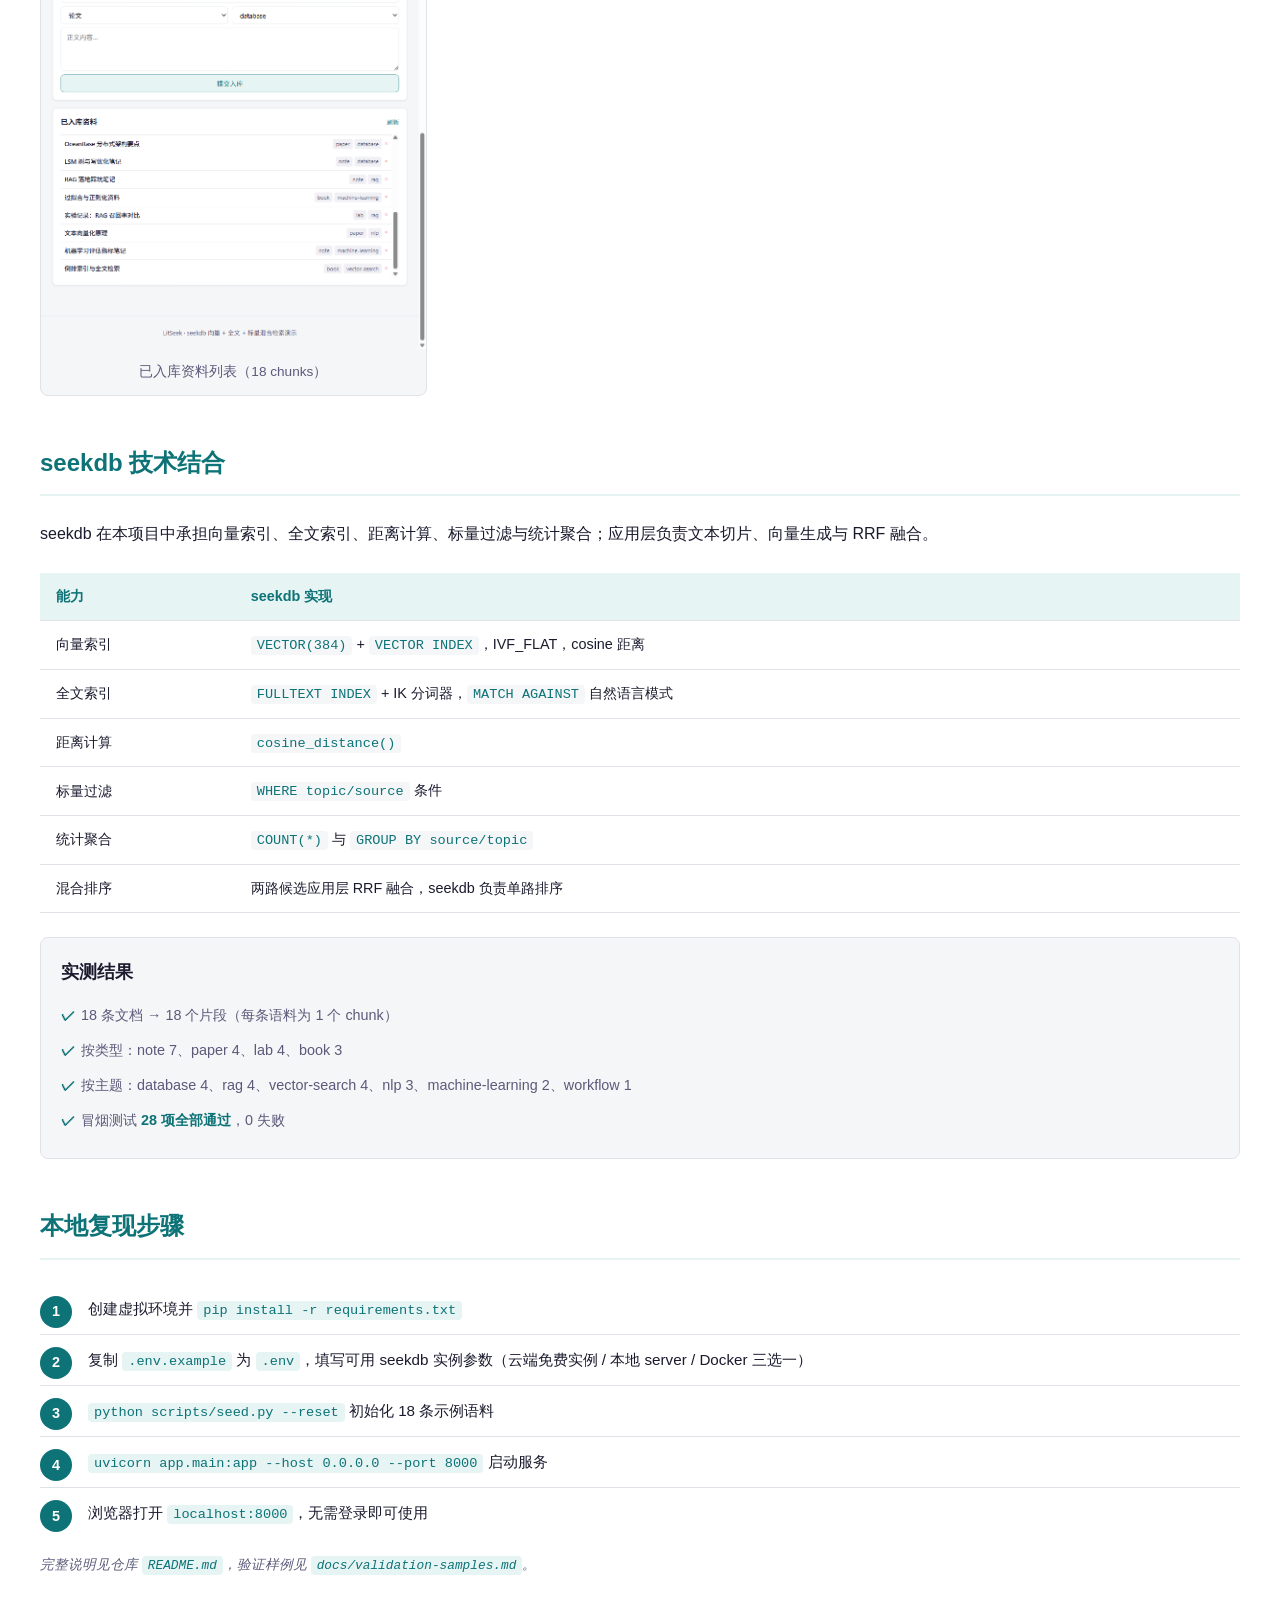
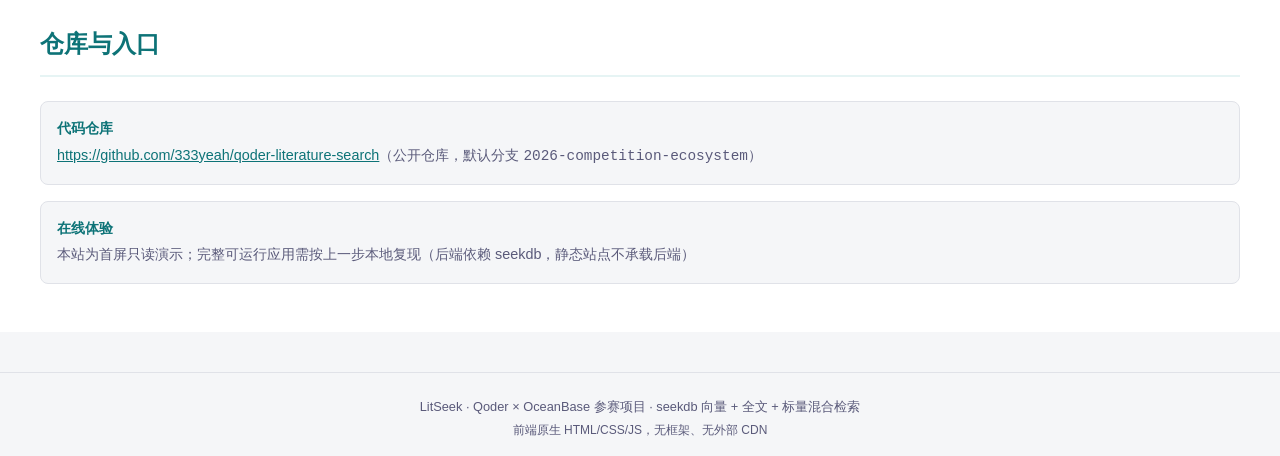
==== commit 516c4dbc: "docs: fill repo link in README and site, fix Python version (Qoder session)" ====
--- a/qoder/literature-search/site/index.html
+++ b/qoder/literature-search/site/index.html
@@ -275,7 +275,7 @@
         <div class="repo-links">
           <div class="repo-link-item">
             <span class="link-label">代码仓库</span>
-            <span class="link-value">GitHub 私有仓库（推送后回填 clone 地址）</span>
+            <span class="link-value"><a href="https://github.com/333yeah/qoder-literature-search" target="_blank" rel="noopener" style="color:var(--accent);text-decoration:underline">https://github.com/333yeah/qoder-literature-search</a>（公开仓库，默认分支 <code>2026-competition-ecosystem</code>）</span>
           </div>
           <div class="repo-link-item">
             <span class="link-label">在线体验</span>
